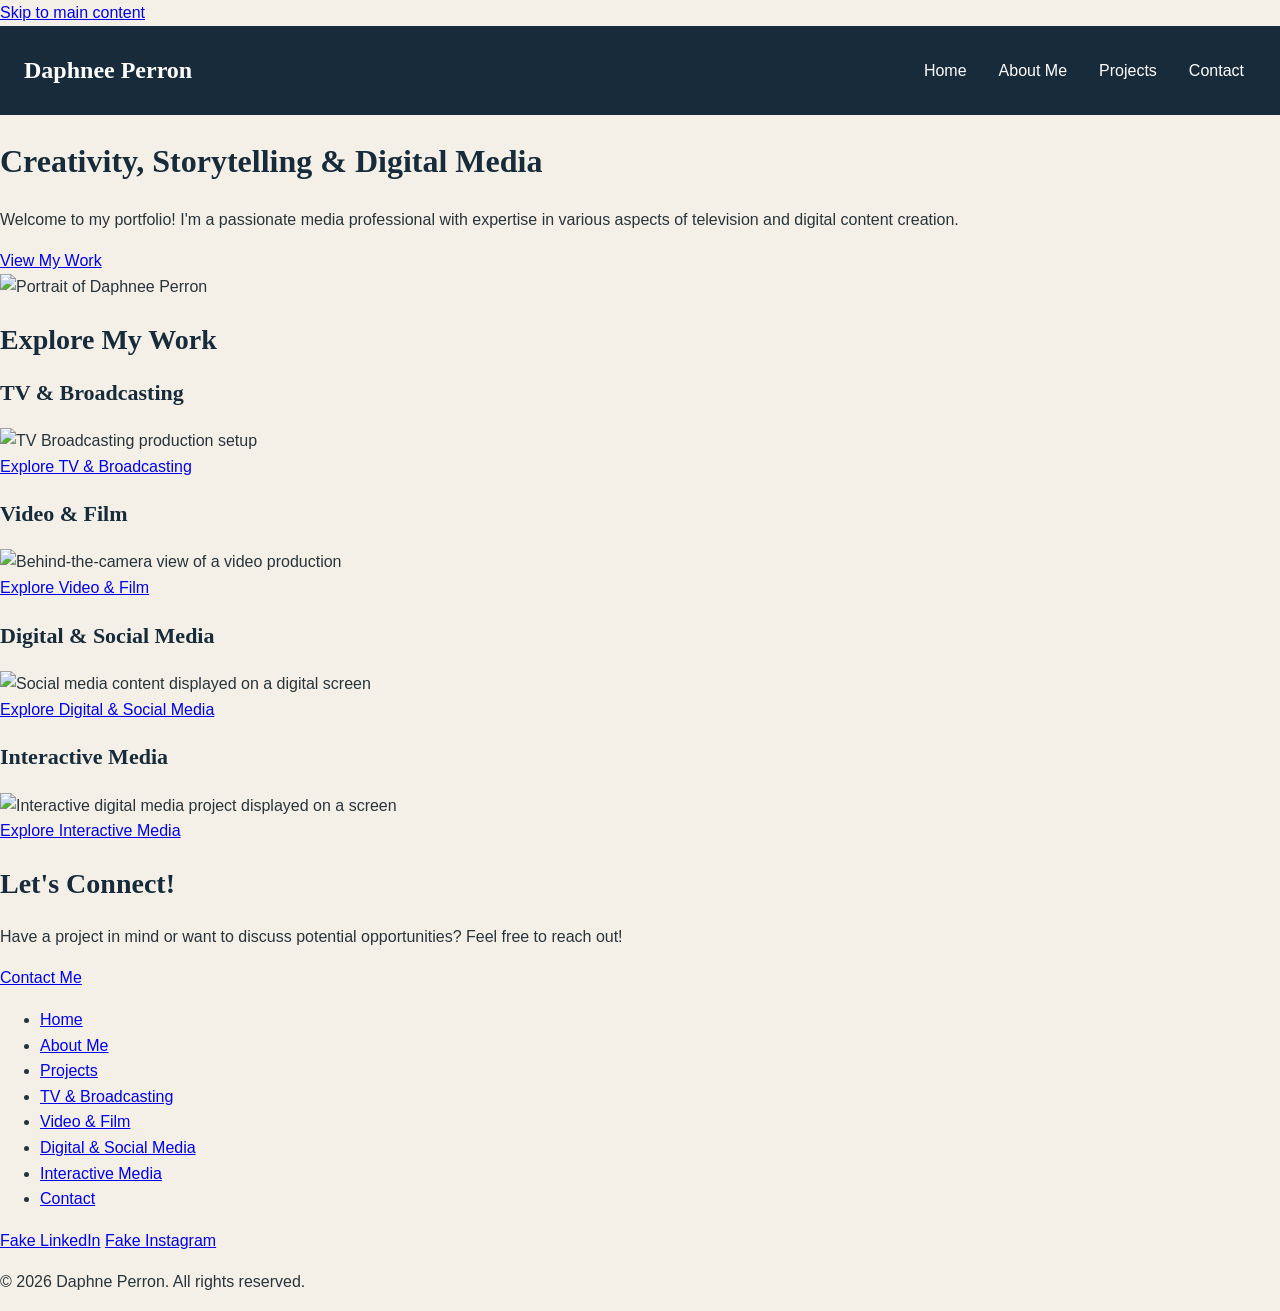
==== index.html @ 4c8163e4 "Add classes to main and section elements for consistent styling" ====
<!DOCTYPE html>
<html lang="en">
<head>
    <meta charset="UTF-8">
    <meta name="viewport" content="width=device-width, initial-scale=1.0">
    <title>Home - My Portfolio</title>
    <link rel="stylesheet" href="styles.css">
</head>


<body>

    <!-- SKIP LINK -->
    <a href="#main-content">Skip to main content</a>


    <!-- HEADER -->
    <header class="site-header">

        <!-- Personal branding / name -->
        <div class="site-branding">
            <a href="index.html">Daphnee Perron</a>
        </div>

        <!-- Main navigation -->
        <nav class="main-navigation" aria-label="Main navigation">
            <ul>
                <li><a href="index.html" aria-current="page">Home</a></li>
                <li><a href="about.html">About Me</a></li>
                <li><a href="projects.html">Projects</a>
                    <!-- PROJECT CATEGORY PAGES -->
                    <ul><li><a href="tv-broadcasting.html">TV & Broadcasting</a></li>
                        <li><a href="video-film.html">Video & Film</a></li>
                        <li><a href="digital-social-media.html">Digital & Social Media</a></li>
                        <li><a href="interactive-media.html">Interactive Media</a></li>
                    </ul>
                </li>
                <li><a href="contact.html">Contact</a></li>
            </ul>
        </nav>
    
    </header>


    <!-- MAIN CONTENT -->
    <main id="main-content" class="home-main">

        <!-- INTRODUCTION / HERO SECTION -->
        <section class="hero-section" aria-labelledby="intro-heading">

            <!-- Personal introduction -->
            <div>

                <!-- Main introduction heading -->
                <h1 id="intro-heading">
                    Creativity, Storytelling & Digital Media
                </h1>

                <!-- Short professional introduction -->
                <p>
                    Welcome to my portfolio! I'm a passionate media professional with expertise in various aspects of television and digital content creation.
                </p>

                <!-- Link to Projects page -->
                <a href="projects.html">View My Work</a>
            
            </div>

                 <!-- Personal photograph / introductory image -->
            <div>
                <img src="images/profile.jpg"
                alt="Portrait of Daphnee Perron"
                width="600" height="750">
            </div>

        </section>


        <!-- EXPLORE MY WORK -->
        <section class="work-section" aria-labelledby="work-heading">

            <h2 id="explore-work-heading">Explore My Work</h2>

            <!-- TV AND BROADCASTING -->
            <article>

                <h3>TV & Broadcasting</h3>

                <div>
                    <img src="images/tv-broadcasting.jpg"
                    alt="TV Broadcasting production setup"
                    width="800" height="600">
                </div>

                <!-- Link to relevant page -->
                <a href="tv-broadcasting.html">Explore TV & Broadcasting</a>

            </article>


            <!-- VIDEO AND FILM -->
            <article>

                <h3>Video & Film</h3>

                <div>
                    <img src="images/video-film.jpg"
                    alt="Behind-the-camera view of a video production"
                    width="800" height="600">
                </div>

                <!-- Link to relevant page -->
                <a href="video-film.html">Explore Video & Film</a>

            </article>


            <!-- DIGITAL AND SOCIAL MEDIA -->
            <article>

                <h3>Digital & Social Media</h3>

                <div>
                     <img src="images/social-media.jpg"
                     alt="Social media content displayed on a digital screen"
                     width="800" height="600">
                </div>

                <!-- Link to relevant page -->
                <a href="digital-social-media.html">Explore Digital & Social Media</a>

            </article>


            <!-- INTERACTIVE MEDIA -->
            <article>

                <h3>Interactive Media</h3>

                <div>
                     <img src="images/interactive-media.jpg"
                     alt="Interactive digital media project displayed on a screen"
                     width="800" height="600">
                </div>

                <!-- Link to relevant page -->
                <a href="interactive-media.html">Explore Interactive Media</a>

            </article>

        </section>

         <!-- CONTACT CALL TO ACTION -->
        <section class="connect-section" aria-labelledby="connect-heading">

            <h2 id="contact-heading">Let's Connect!</h2>

            <p>Have a project in mind or want to discuss potential opportunities? Feel free to reach out!</p>

            <a href="contact.html">Contact Me</a>

        </section>

    </main>


    <!-- FOOTER -->
    <footer>

        <!-- Footer navigation -->
        <nav aria-label="Footer navigation">
            <ul>
                <li><a href="index.html" aria-current="page">Home</a></li>
                <li><a href="about.html">About Me</a></li>
                <li><a href="projects.html">Projects</a></li>
                <li><a href="tv-broadcasting.html">TV & Broadcasting</a></li>
                <li><a href="video-film.html">Video & Film</a></li>
                <li><a href="digital-social-media.html">Digital & Social Media</a></li>
                <li><a href="interactive-media.html">Interactive Media</a></li>
                <li><a href="contact.html">Contact</a></li>
            </ul>

        </nav>


        <!-- Social media links -->
        <section aria-label="Social media links">

            <!-- LinkedIn -->
            <a href="https://www.fake-example.com">Fake LinkedIn</a>
            <!-- Instagram -->
            <a href="https://www.fake-example.com">Fake Instagram</a>

        </section>
        

        <!-- Copyright information -->
        <p>&copy; 2026 Daphne Perron. All rights reserved.</p>

    </footer>

</body>
</html>
---- styles.css ----
/* GLOBAL BOX SIZING */
*,
*::before,
*::after {
    box-sizing: border-box;
}

/* COLOUR PALETTE */
:root {
    --color-primary: #172B3A;
    --color-secondary: #426B7A;
    --color-background: #F4F0E8;
    --color-accent: #D87562;
    --color-text: #29343A;
    --color-surface: #FFFFFF;
}

/* TYPOGRAPHIC BASELINE */
html {
    font-size: 100%;
}

body {
    margin: 0;
    background-color: var(--color-background);
    color: var(--color-text);
    font-family: Arial, Helvetica, sans-serif;
    font-size: 1rem;
    line-height: 1.6;
}

/* TYPOGRAPHY */
h1,
h2,
h3,
h4 {
    color: var(--color-primary);
    font-family: Georgia, "Times New Roman", serif;
    line-height: 1.2;
}

h1 {
    font-size: 2rem;
}

h2 {
    font-size: 1.75rem;
}

h3 {
    font-size: 1.375rem;
}

h4 {
    font-size: 1.125rem;
}

p {
    margin-bottom: 1rem;
}

/* SITE-WIDE IMAGE RULE */
img {
    max-width: 100%;
    height: auto;
}

/* HEADER */
.site-header {
    display: flex;
    flex-direction: column;
    align-items: center;
    gap: 1rem;
    padding: 1.5rem;
    background-color: var(--color-primary);
    color: var(--color-surface);
}

/* PERSONAL BRANDING */
.site-branding {
    font-family: Georgia, "Times New Roman", serif;
    font-size: 1.5rem;
    font-weight: bold;
}

.site-branding a {
    color: var(--color-surface);
    text-decoration: none;
}

.site-branding a:hover {
    color: var(--color-accent);
}

.site-branding a:focus-visible {
    outline: 3px solid var(--color-surface);
    outline-offset: 4px;
}


/* MAIN NAVIGATION */
.main-navigation {
    width: 100%;
}

.main-navigation ul {
    margin: 0;
    padding: 0;
    list-style: none;
}

.main-navigation > ul {
    display: flex;
    flex-direction: column;
    align-items: center;
    gap: 0.5rem;
}

/* NAVIGATION LINKS */
.main-navigation a {
    display: block;
    padding: 0.5rem 0.75rem;
    color: var(--color-surface);
    font-family: Arial, Helvetica, sans-serif;
    font-size: 1rem;
    text-decoration: none;
}

.main-navigation a:hover {
    text-decoration: underline;
    text-decoration-color: var(--color-accent);
    text-decoration-thickness: 0.15rem;
    text-underline-offset: 0.3rem;
}

/* PROJECTS SUBMENU */
.main-navigation > ul > li > ul {
    display: flex;
    flex-direction: column;
    align-items: center;
    padding-left: 1rem;
}

.main-navigation > ul > li > ul a {
    font-size: 0.875rem;
}

/* KEYBOARD FOCUS */
.main-navigation a:focus-visible {
    outline: 3px solid var(--color-surface);
    outline-offset: 3px;
}

/* WIDER SCREENS */
@media (min-width: 48rem) {

    .site-header {
        flex-direction: row;
        justify-content: space-between;
        align-items: center;
    }

    .main-navigation {
        width: auto;
    }

    .main-navigation > ul {
        flex-direction: row;
        justify-content: flex-end;
        gap: 0.5rem;
    }

    /* PROJECTS DROPDOWN */
    .main-navigation > ul > li {
        position: relative;
    }

    .main-navigation > ul > li > ul {
        display: none;
        position: absolute;
        top: 100%;
        left: 0;
        z-index: 10;
        min-width: 13rem;
        align-items: flex-start;
        padding: 0.5rem;
        background-color: var(--color-primary);
    }

    .main-navigation > ul > li:hover > ul,
    .main-navigation > ul > li:focus-within > ul {
        display: flex;
    }

}
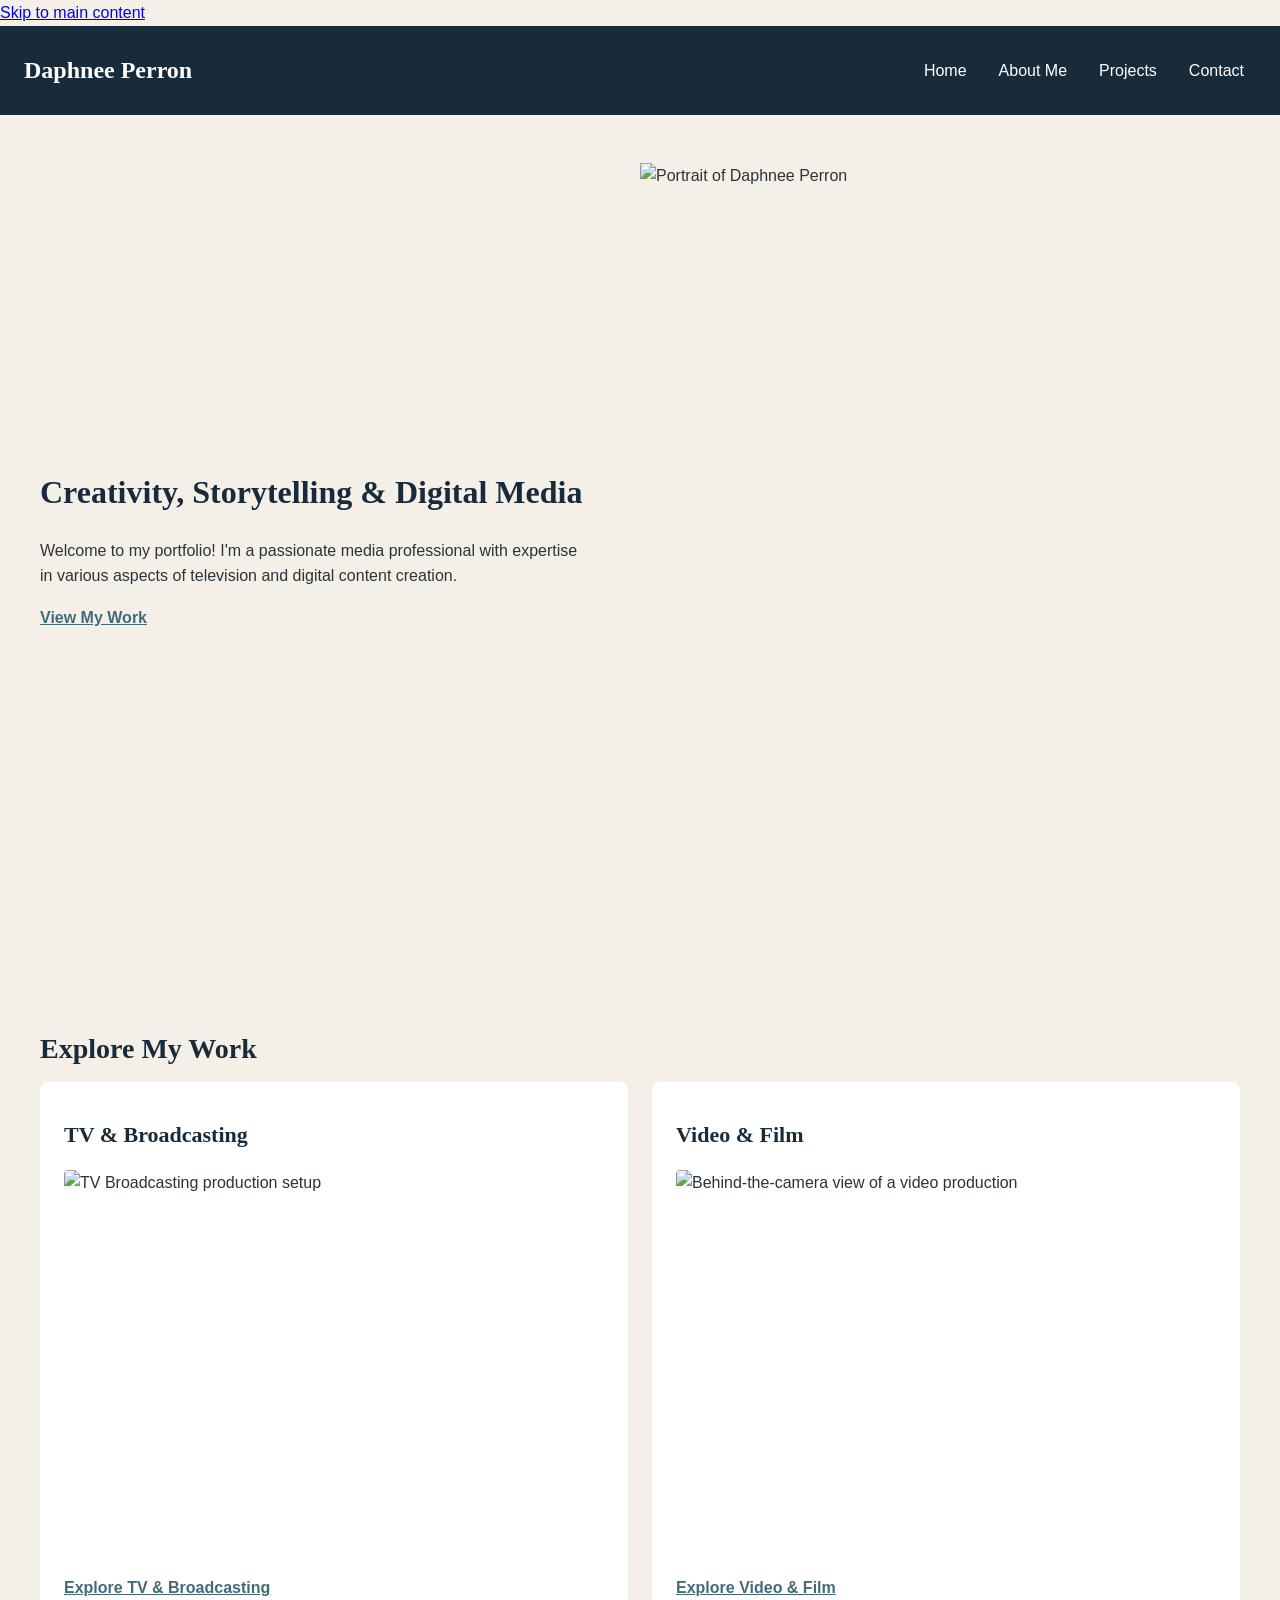
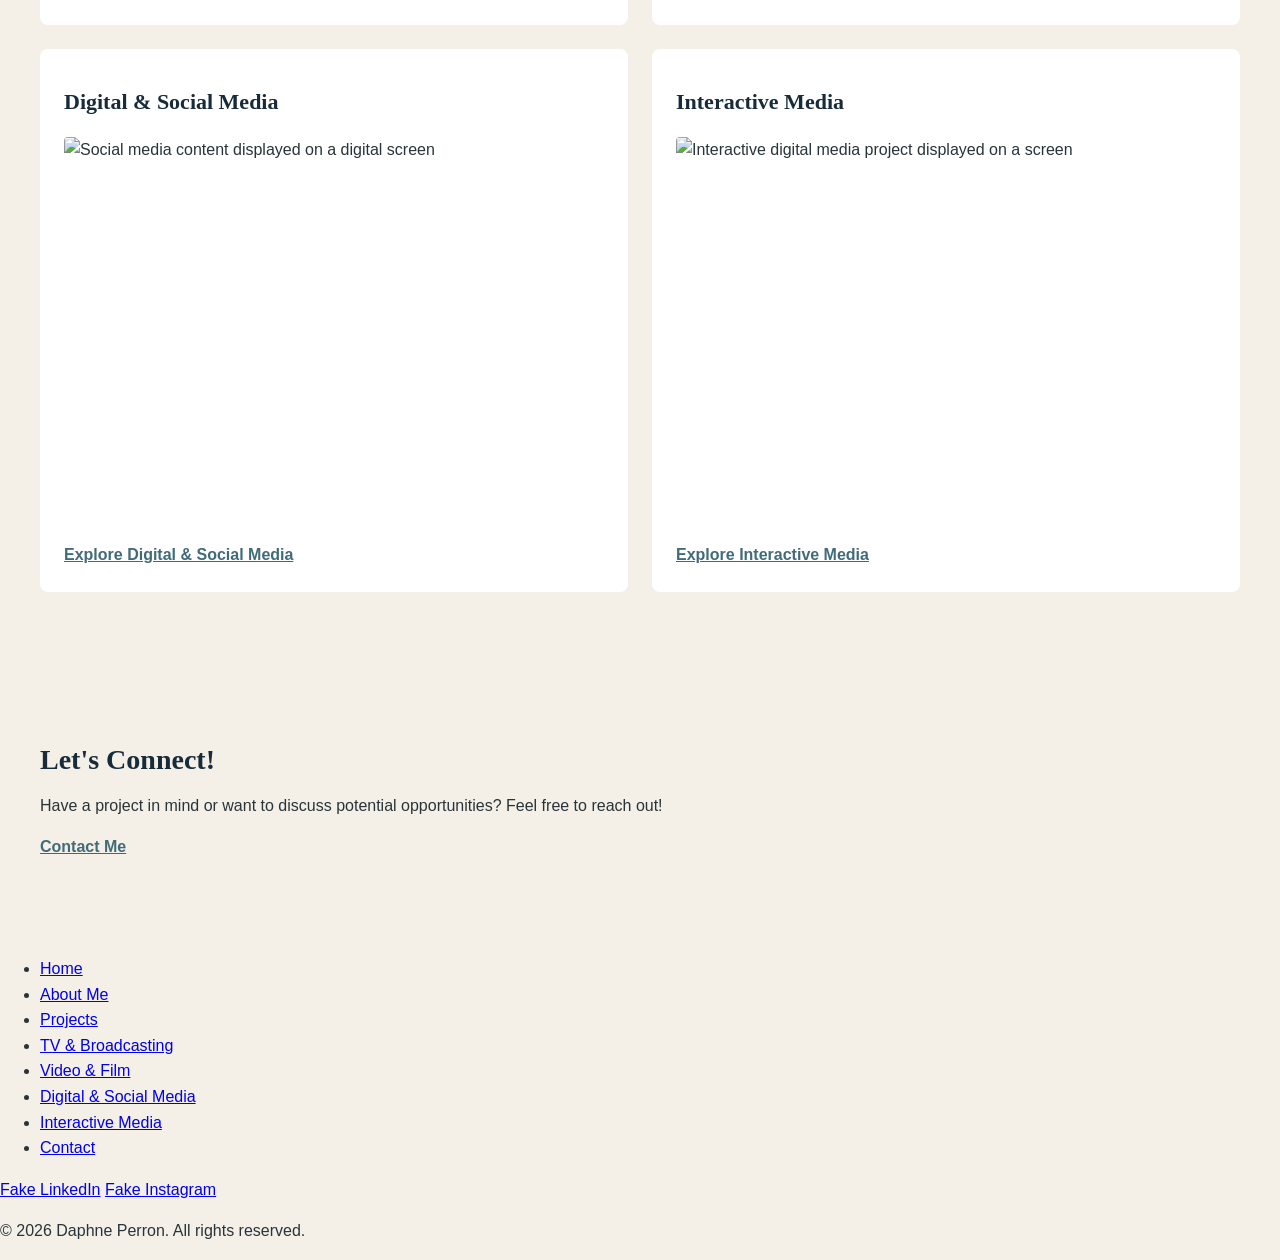
==== commit 0ec25df3: "Add skip-link class to skip links for improved accessibility" ====
--- a/index.html
+++ b/index.html
@@ -11,7 +11,7 @@
 <body>
 
     <!-- SKIP LINK -->
-    <a href="#main-content">Skip to main content</a>
+    <a href="#main-content" class="skip-link">Skip to main content</a>
 
 
     <!-- HEADER -->
@@ -49,17 +49,13 @@
         <section class="hero-section" aria-labelledby="intro-heading">
 
             <!-- Personal introduction -->
-            <div>
+            <div class="hero-content">
 
                 <!-- Main introduction heading -->
-                <h1 id="intro-heading">
-                    Creativity, Storytelling & Digital Media
-                </h1>
+                <h1 id="intro-heading">Creativity, Storytelling & Digital Media</h1>
 
                 <!-- Short professional introduction -->
-                <p>
-                    Welcome to my portfolio! I'm a passionate media professional with expertise in various aspects of television and digital content creation.
-                </p>
+                <p>Welcome to my portfolio! I'm a passionate media professional with expertise in various aspects of television and digital content creation.</p>
 
                 <!-- Link to Projects page -->
                 <a href="projects.html">View My Work</a>
@@ -67,11 +63,10 @@
             </div>
 
                  <!-- Personal photograph / introductory image -->
-            <div>
-                <img src="images/profile.jpg"
-                alt="Portrait of Daphnee Perron"
-                width="600" height="750">
-            </div>
+            <img
+            src="images/profile-photo.jpg"
+            alt="Portrait of Daphnee Perron"
+            width="600" height="750">
 
         </section>
 
@@ -81,8 +76,10 @@
 
             <h2 id="explore-work-heading">Explore My Work</h2>
 
+            <div class="project-grid">
+
             <!-- TV AND BROADCASTING -->
-            <article>
+            <article class="project-card">
 
                 <h3>TV & Broadcasting</h3>
 
@@ -99,7 +96,7 @@
 
 
             <!-- VIDEO AND FILM -->
-            <article>
+            <article class="project-card">
 
                 <h3>Video & Film</h3>
 
@@ -116,7 +113,7 @@
 
 
             <!-- DIGITAL AND SOCIAL MEDIA -->
-            <article>
+            <article class="project-card">
 
                 <h3>Digital & Social Media</h3>
 
@@ -133,7 +130,7 @@
 
 
             <!-- INTERACTIVE MEDIA -->
-            <article>
+            <article class="project-card">
 
                 <h3>Interactive Media</h3>
 
@@ -147,6 +144,7 @@
                 <a href="interactive-media.html">Explore Interactive Media</a>
 
             </article>
+            </div>
 
         </section>
 
--- a/styles.css
+++ b/styles.css
@@ -192,4 +192,97 @@
         display: flex;
     }
 
+}
+
+/* MAIN CONTENT */
+.home-main {
+    display: grid;
+    grid-template-columns: 1fr;
+    gap: 3rem;
+    width: min(100% - 2rem, 75rem);
+    margin: 0 auto;
+    padding: 2rem 0;
+}
+
+/* HERO SECTION */
+.hero-section {
+    display: grid;
+    grid-template-columns: 1fr;
+    gap: 1.5rem;
+    align-items: center;
+}
+
+/* SECTION SPACING */
+.work-section,
+.connect-section {
+    padding: 2rem 0;
+}
+
+/* SECTION HEADINGS */
+.work-section h2,
+.connect-section h2 {
+    margin-bottom: 1rem;
+}
+
+/* PROJECT GRID */
+.project-grid {
+    display: flex;
+    flex-direction: column;
+    gap: 1.5rem;
+}
+
+/* PROJECT CARDS */
+.project-card {
+    padding: 1.5rem;
+    background-color: var(--color-surface);
+    border-radius: 0.5rem;
+}
+
+/* PROJECT CARD IMAGES */
+.project-card img {
+    display: block;
+    width: 100%;
+    height: auto;
+    border-radius: 0.25rem;
+}
+
+/* PROJECT CARD HEADINGS */
+.project-card h3 {
+    margin-top: 1rem;
+}
+
+/* LINKS */
+.home-main a {
+    color: var(--color-secondary);
+    font-weight: bold;
+}
+
+.home-main a:hover {
+    color: var(--color-primary);
+}
+
+/* TABLET AND DESKTOP */
+@media (min-width: 48rem) {
+
+    .home-main {
+        gap: 4rem;
+        padding: 3rem 0;
+    }
+
+    /* TWO-COLUMN HERO */
+    .hero-section {
+        grid-template-columns: 1.2fr 0.8fr;
+        gap: 3rem;
+    }
+
+    /* PROJECT CARDS IN A ROW */
+    .project-grid {
+        flex-direction: row;
+        flex-wrap: wrap;
+    }
+
+    .project-card {
+        flex: 1 1 calc(50% - 1.5rem);
+    }
+
 }
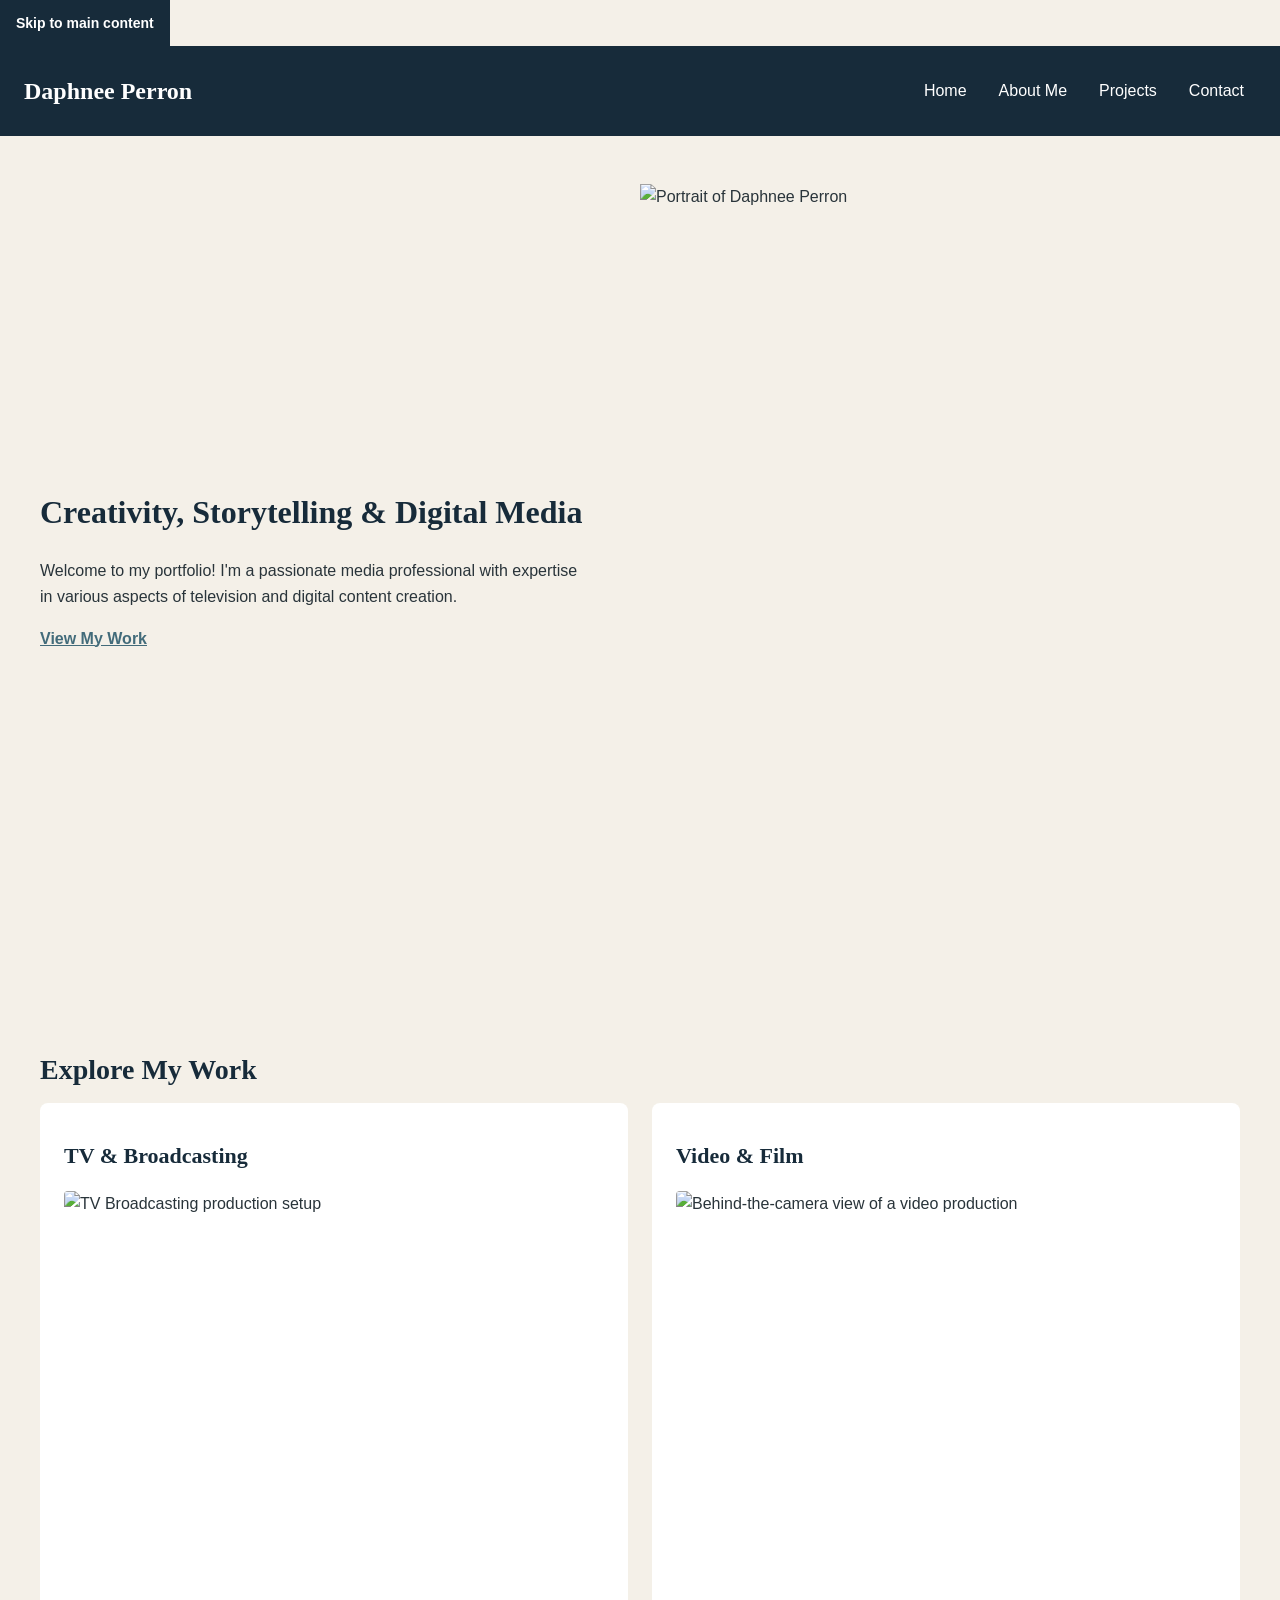
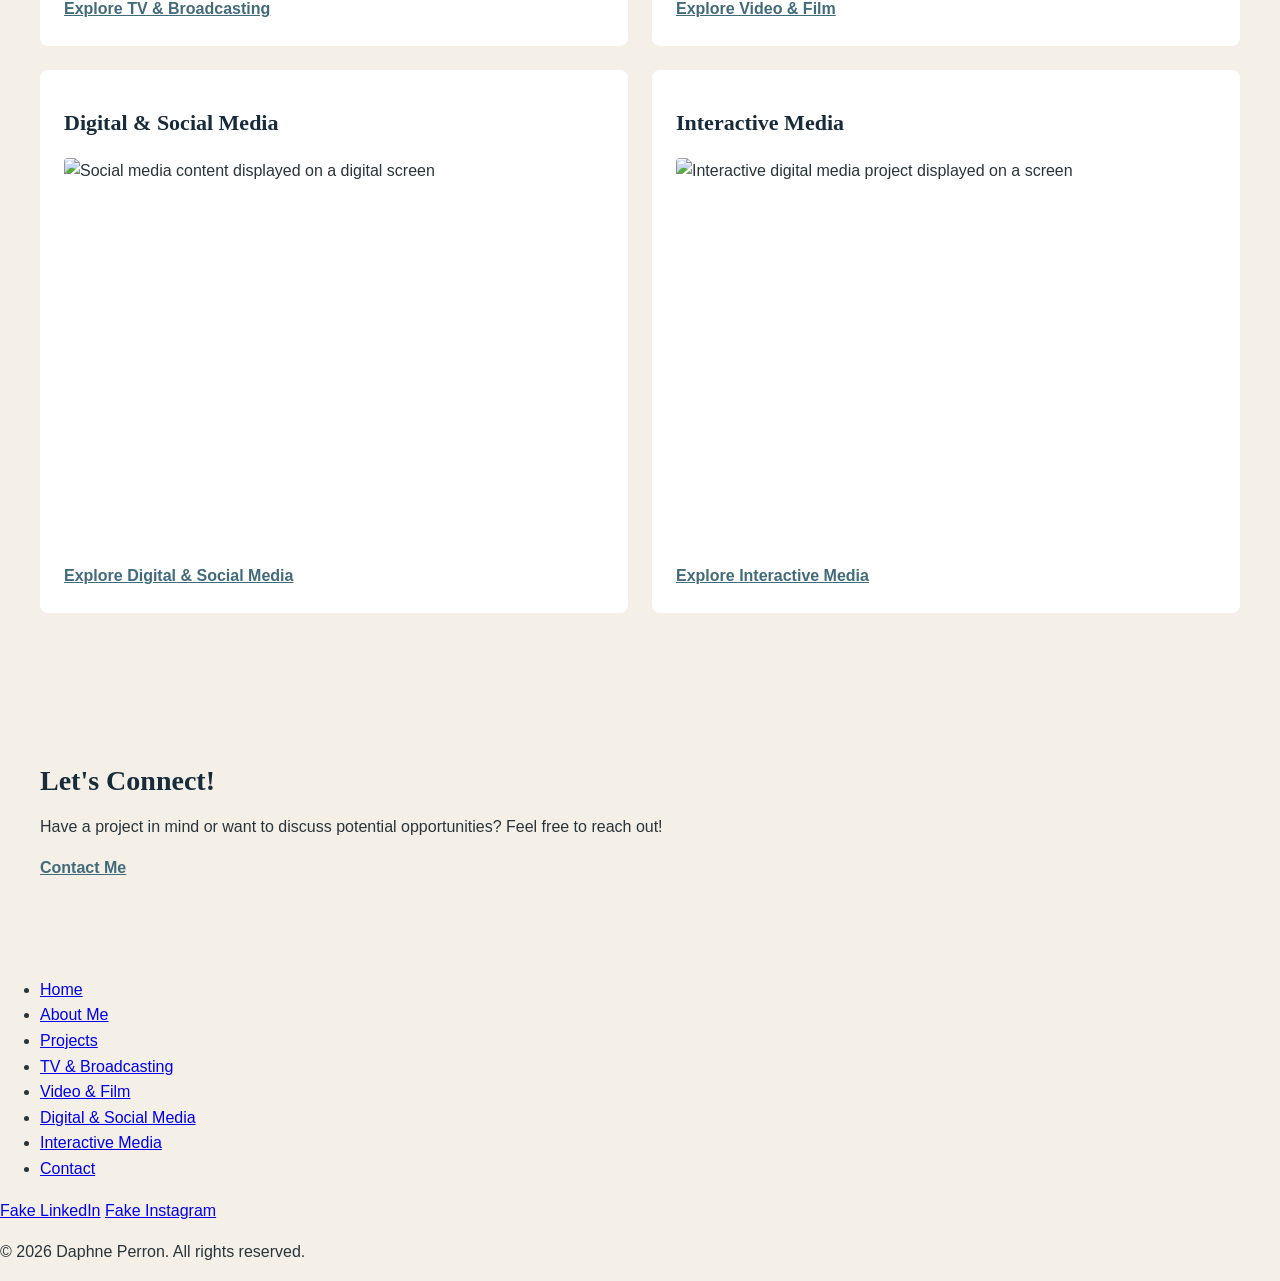
==== commit 748ab3f3: "Add class "site-footer" to footer elements for consistent styling" ====
--- a/index.html
+++ b/index.html
@@ -163,7 +163,7 @@
 
 
     <!-- FOOTER -->
-    <footer>
+    <footer class="site-footer">
 
         <!-- Footer navigation -->
         <nav aria-label="Footer navigation">
--- a/styles.css
+++ b/styles.css
@@ -97,6 +97,30 @@
     outline-offset: 4px;
 }
 
+/* SKIP TO MAIN CONTENT LINK */
+.skip-link {
+    display: inline-block;
+    padding: 0.75rem 1rem;
+    background-color: var(--color-primary);
+    color: var(--color-surface);
+    font-family: Arial, Helvetica, sans-serif;
+    font-size: 0.875rem;
+    font-weight: bold;
+    text-decoration: none;
+}
+
+/* HOVER EFFECT */
+.skip-link:hover {
+    background-color: var(--color-secondary);
+    color: var(--color-surface);
+    text-decoration: underline;
+}
+
+/* KEYBOARD FOCUS */
+.skip-link:focus-visible {
+    outline: 3px solid var(--color-accent);
+    outline-offset: 3px;
+}
 
 /* MAIN NAVIGATION */
 .main-navigation {
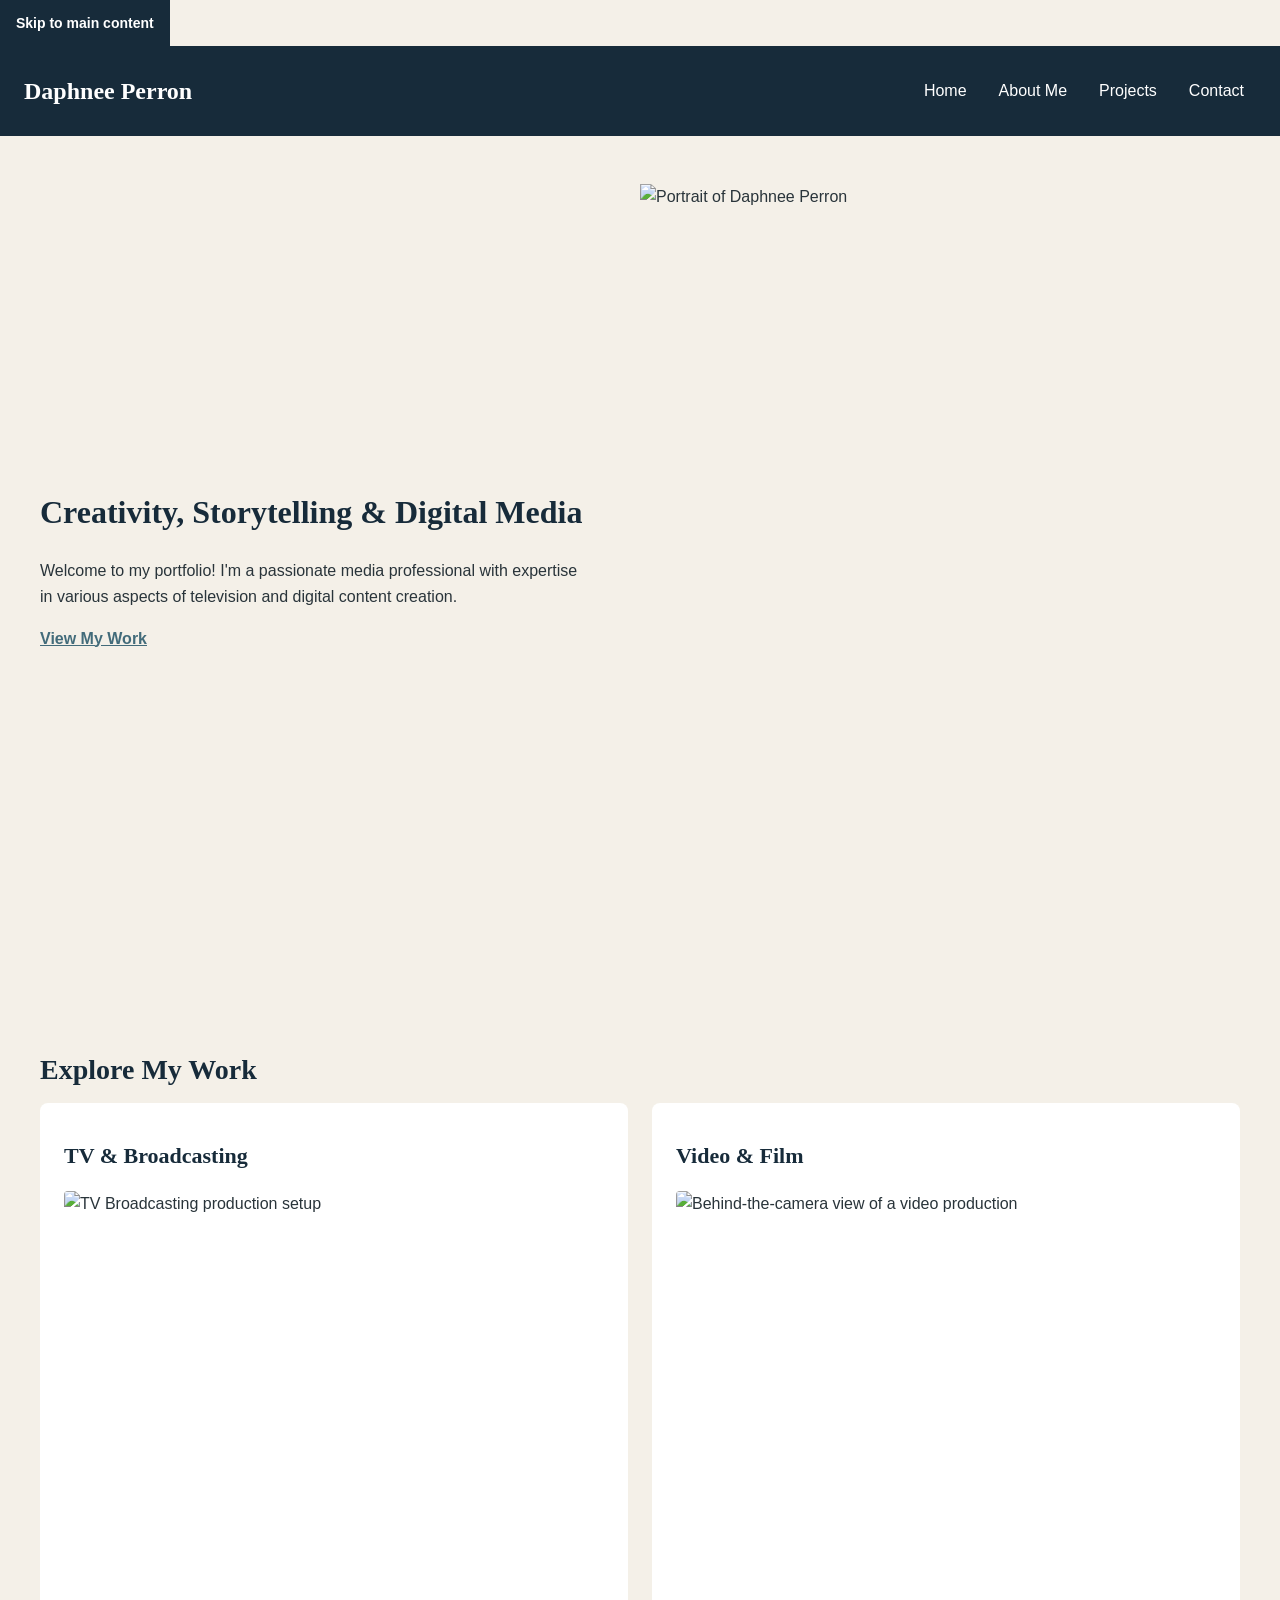
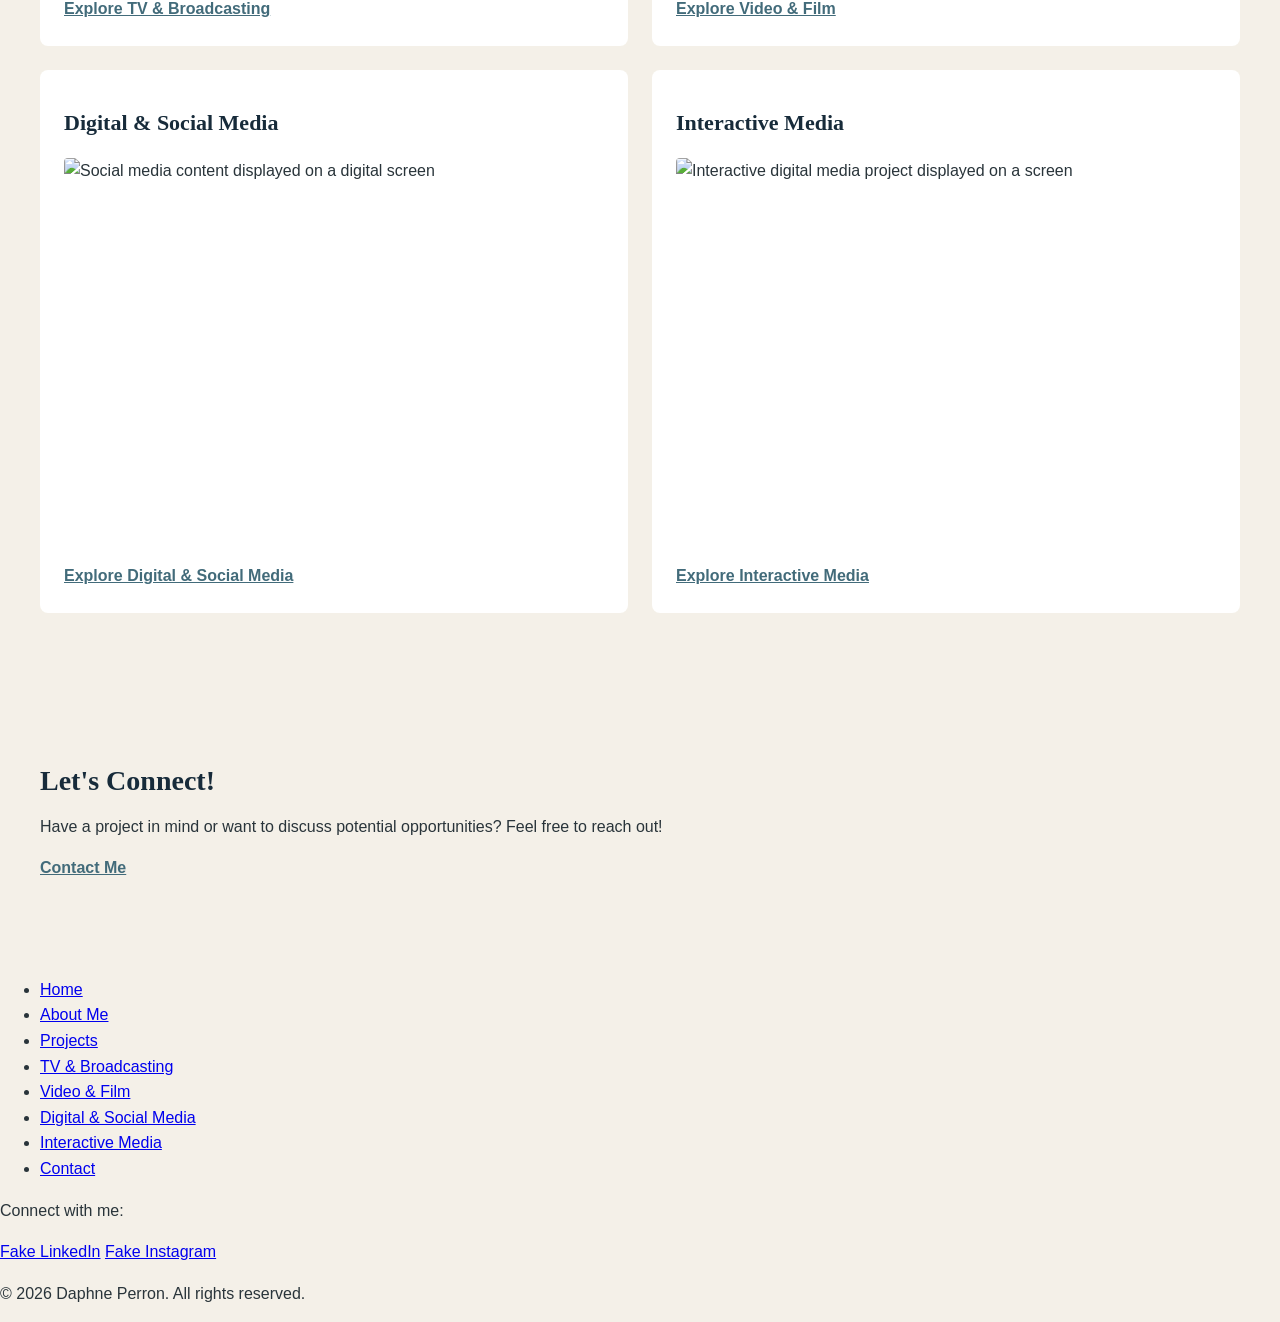
==== commit c01cba62: "Refactor social media links section for improved styling and consistency" ====
--- a/index.html
+++ b/index.html
@@ -166,7 +166,7 @@
     <footer class="site-footer">
 
         <!-- Footer navigation -->
-        <nav aria-label="Footer navigation">
+        <nav class="footer-navigation" aria-label="Footer navigation">
             <ul>
                 <li><a href="index.html" aria-current="page">Home</a></li>
                 <li><a href="about.html">About Me</a></li>
@@ -182,13 +182,12 @@
 
 
         <!-- Social media links -->
-        <section aria-label="Social media links">
-
+        <section class="footer-social" aria-label="Social media links">
+            <p>Connect with me:</p>
             <!-- LinkedIn -->
-            <a href="https://www.fake-example.com">Fake LinkedIn</a>
+             <a href="https://www.fake-example.com">Fake LinkedIn</a>
             <!-- Instagram -->
-            <a href="https://www.fake-example.com">Fake Instagram</a>
-
+             <a href="https://www.fake-example.com">Fake Instagram</a>
         </section>
         
 
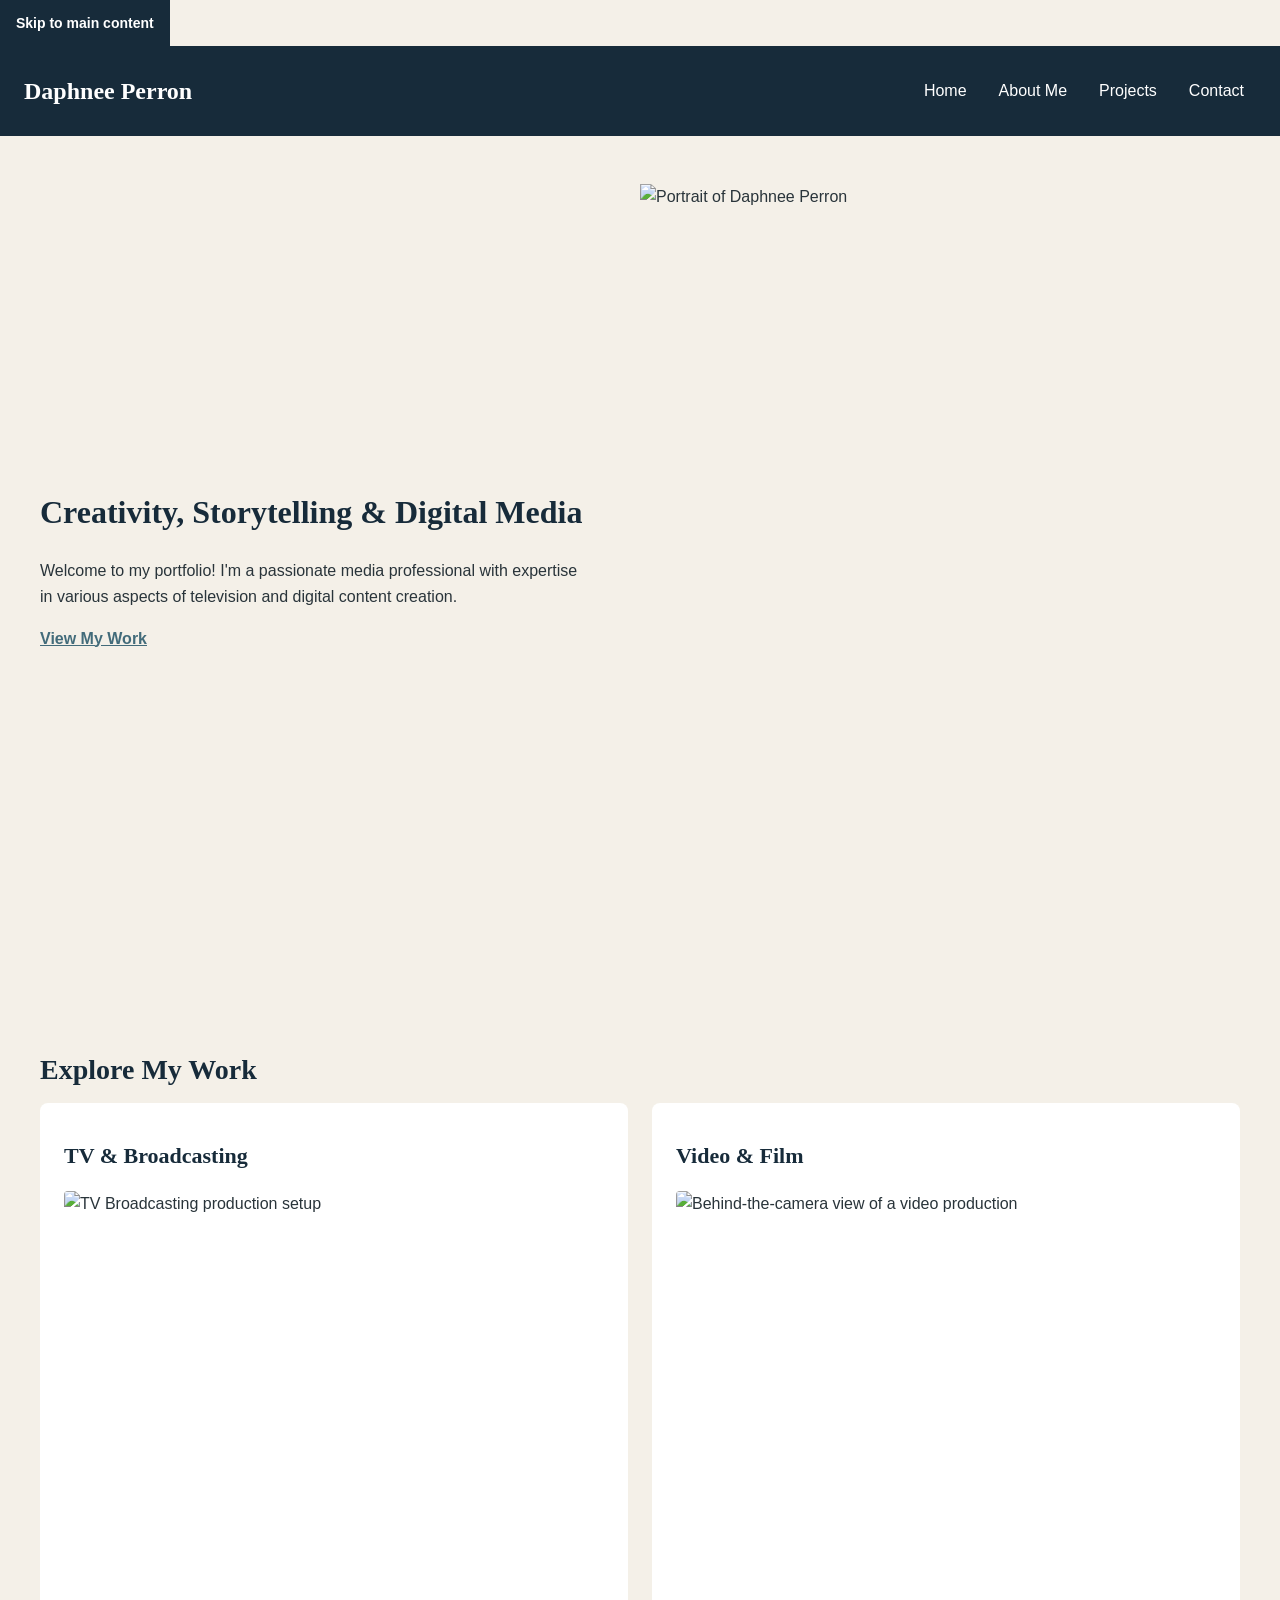
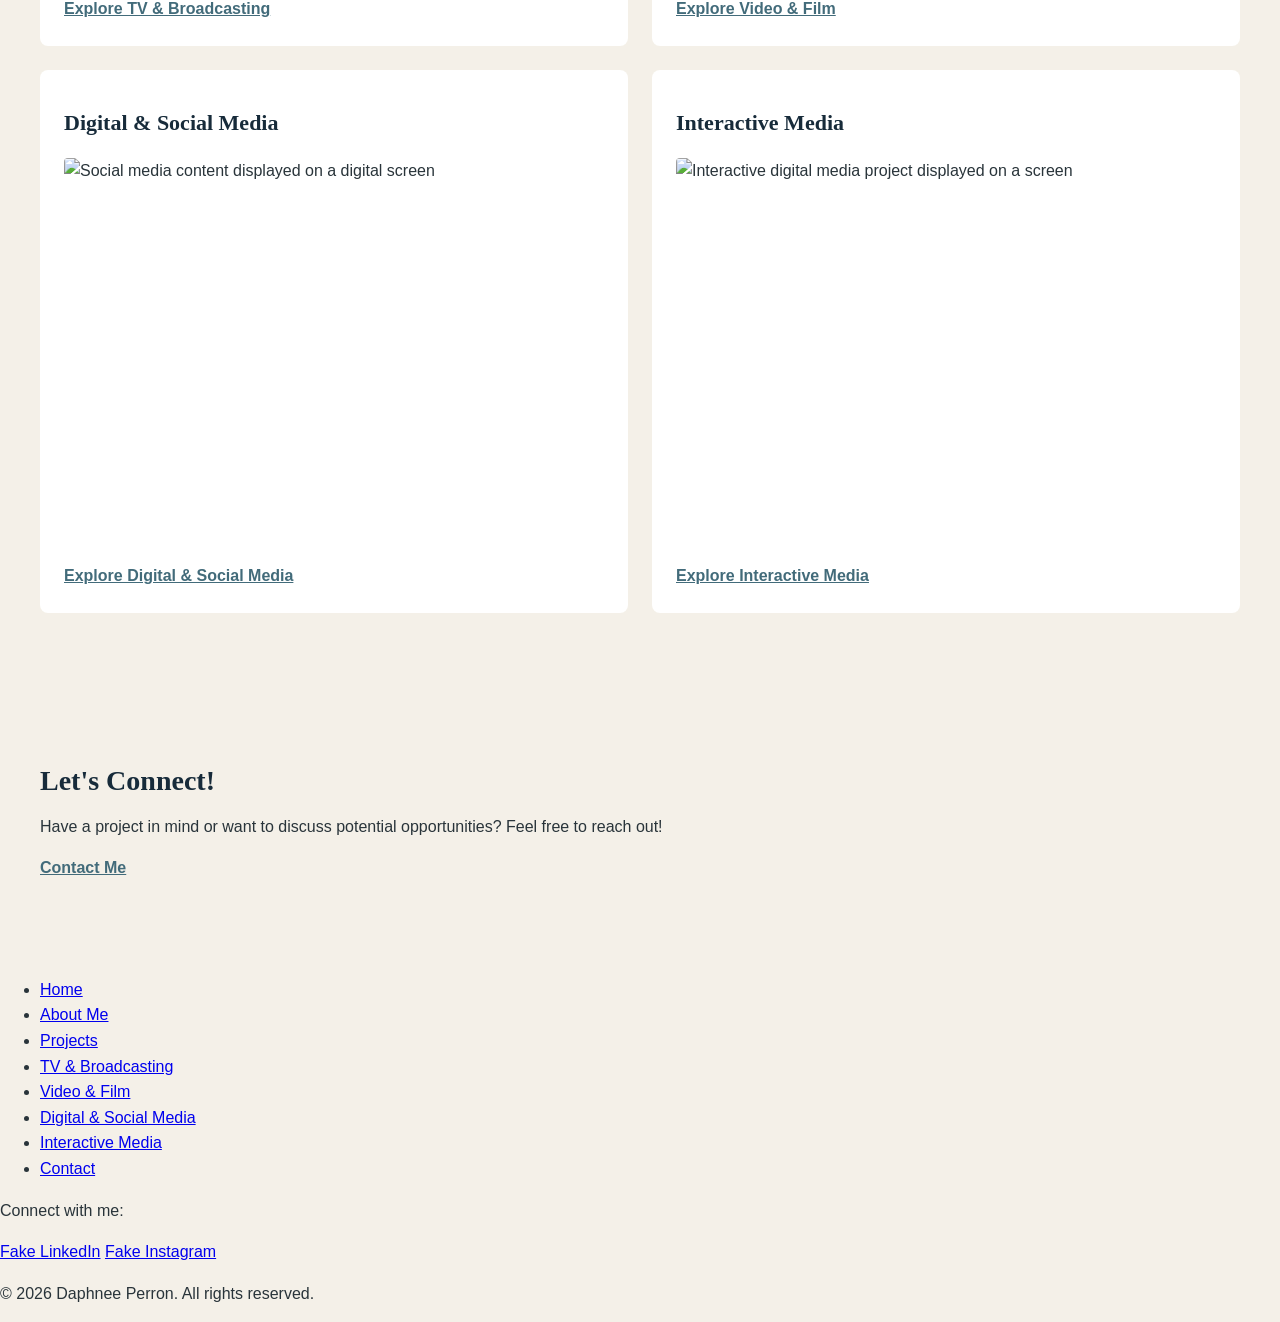
==== commit 09c02b04: "Update copyright information with consistent class naming across all HTML files" ====
--- a/index.html
+++ b/index.html
@@ -192,7 +192,7 @@
         
 
         <!-- Copyright information -->
-        <p>&copy; 2026 Daphne Perron. All rights reserved.</p>
+        <p class="footer-copyright">&copy; 2026 Daphnee Perron. All rights reserved.</p>
 
     </footer>
 
